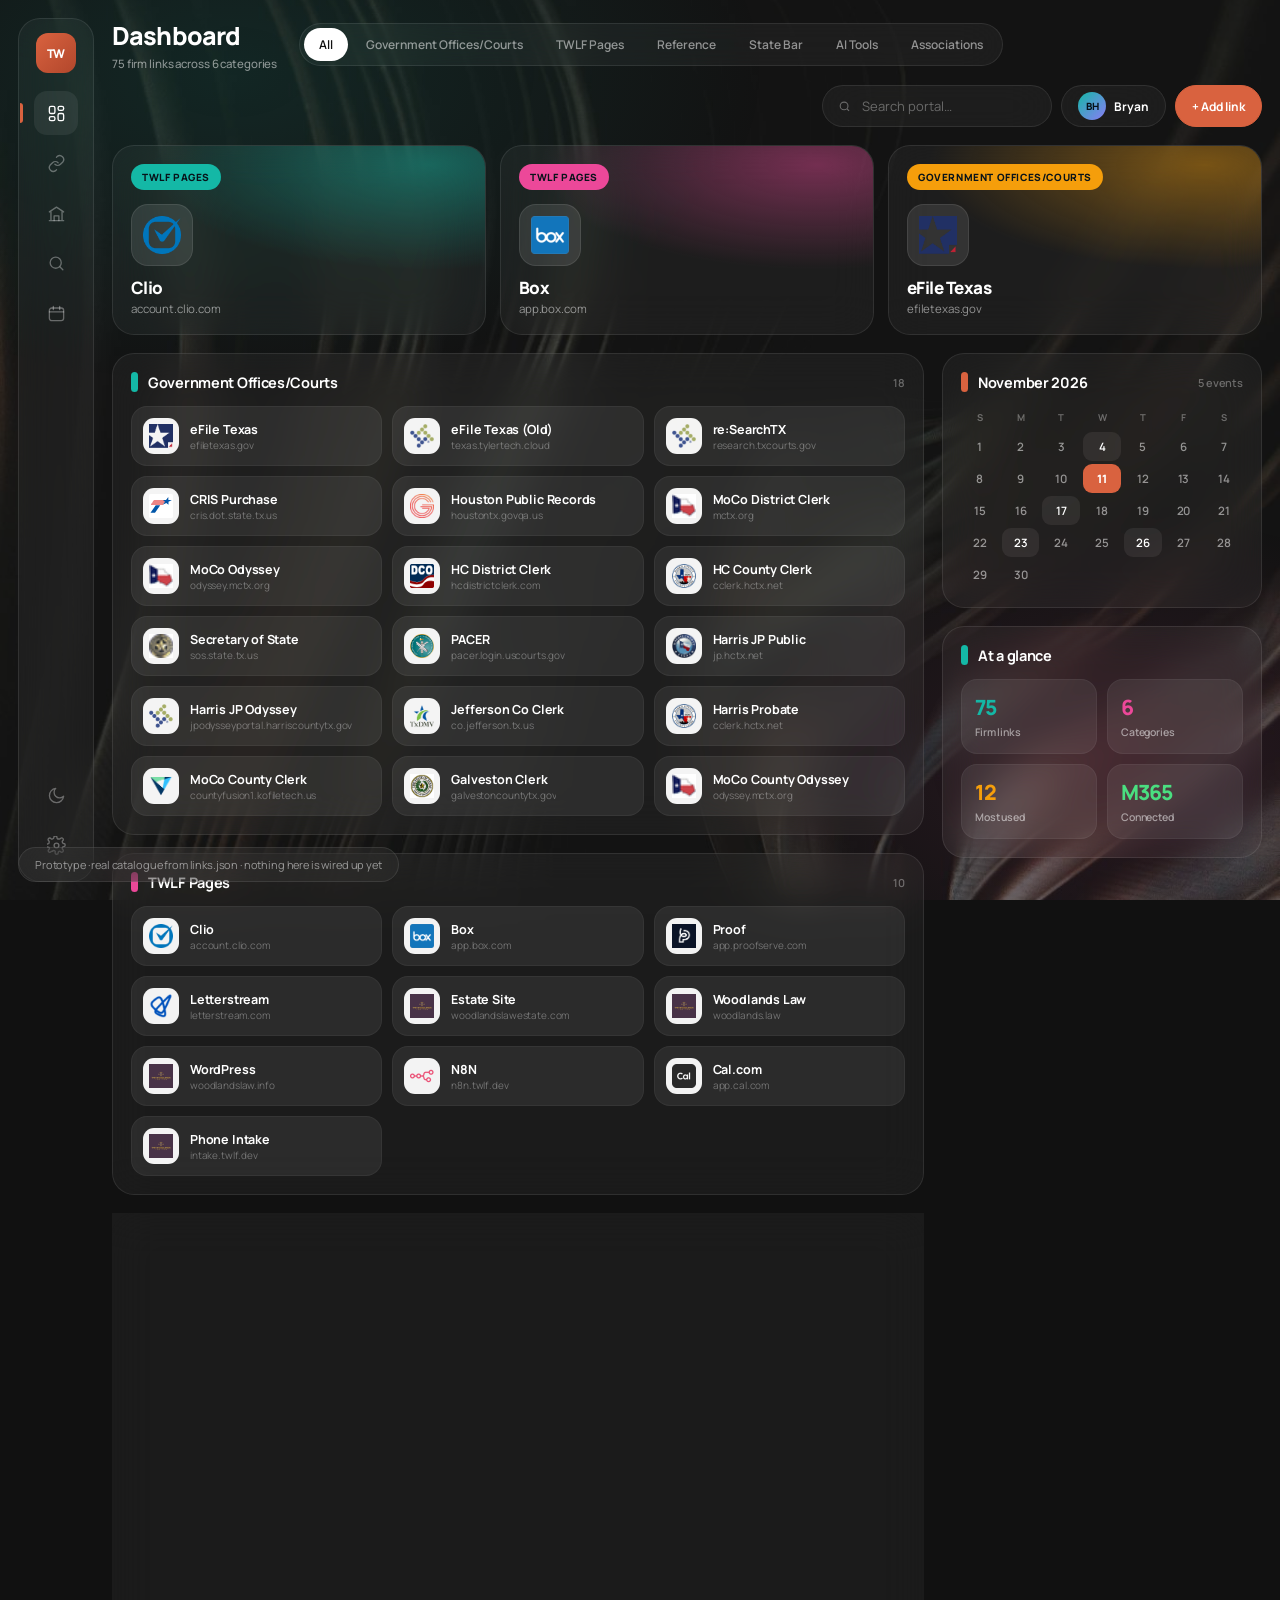
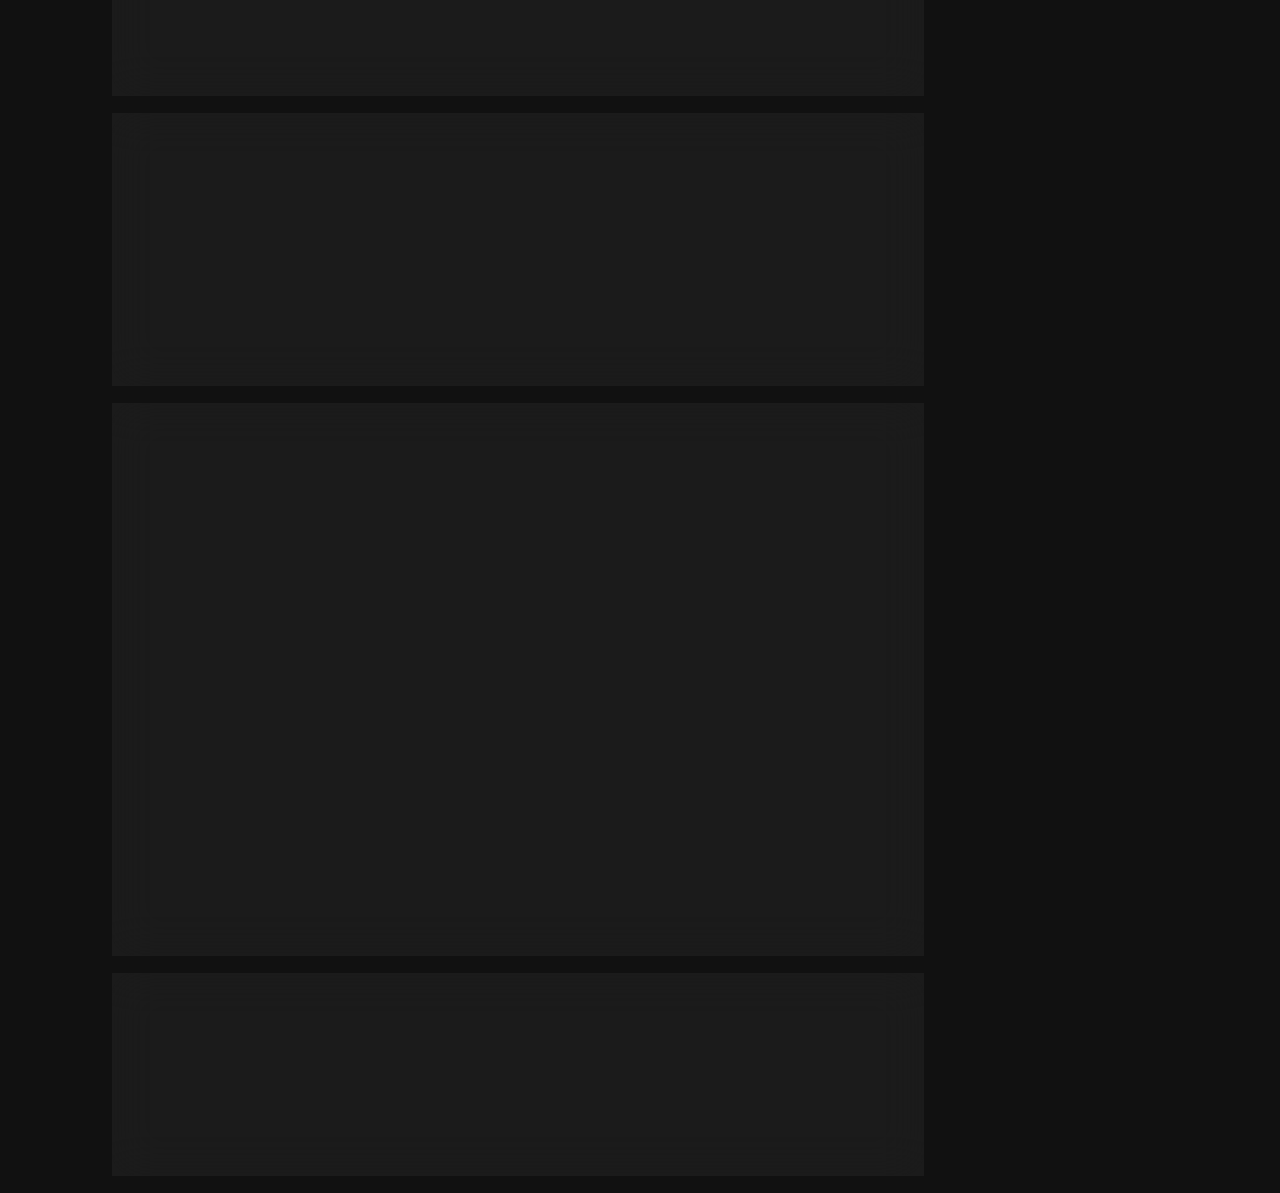
==== prototype.html @ df4a221f "Add a glass dashboard prototype from the Figma reference Decodes to a concrete design system rather " ====
<!doctype html>
<html lang="en" data-theme="dark">
<head>
<meta charset="utf-8">
<meta name="viewport" content="width=device-width, initial-scale=1">
<title>TWLF Portal — redesign prototype</title>
<style>
@font-face{font-family:Manrope;src:url('assets/manrope.woff2') format('woff2');font-weight:400 800;font-display:swap}
*{box-sizing:border-box}

:root{
  --ground:#111111;
  --glass:rgba(255,255,255,.045);
  --glass-strong:rgba(255,255,255,.07);
  --edge:rgba(255,255,255,.09);
  --edge-soft:rgba(255,255,255,.05);
  --ink:#ffffff;
  --muted:rgba(255,255,255,.52);
  --faint:rgba(255,255,255,.34);
  --teal:#14b8a6; --green:#4ade80; --pink:#ec4899; --amber:#f59e0b;
  --violet:#8b7cf6; --brand:#d9623f;
  --r-lg:22px; --r-md:16px; --r-sm:11px;
  --blur:blur(22px) saturate(1.35);
  --backdrop-opacity:.42;
  --backdrop-blend:normal;
}
:root[data-theme=light]{
  --ground:#eceae4;
  --glass:rgba(255,255,255,.72);
  --glass-strong:rgba(255,255,255,.86);
  --edge:rgba(20,25,32,.10);
  --edge-soft:rgba(20,25,32,.06);
  --ink:#141b22;
  --muted:rgba(20,27,34,.58);
  --faint:rgba(20,27,34,.40);
  --backdrop-opacity:.10;
  --backdrop-blend:luminosity;
}

html,body{height:100%}
body{
  margin:0;background:var(--ground);color:var(--ink);
  font-family:Manrope,'DM Sans',system-ui,sans-serif;
  font-size:14px;letter-spacing:-.01em;min-height:100vh;overflow-x:hidden;
}
/* The Unsplash plate sits behind everything; the glass panels blur it. */
body::before{
  content:"";position:fixed;inset:0;z-index:0;pointer-events:none;
  background:url('assets/backdrop.jpg') center/cover no-repeat;
  opacity:var(--backdrop-opacity);mix-blend-mode:var(--backdrop-blend);
}
body::after{
  content:"";position:fixed;inset:0;z-index:0;pointer-events:none;
  background:
    radial-gradient(60% 50% at 18% 8%, rgba(20,184,166,.12), transparent 70%),
    radial-gradient(45% 40% at 88% 85%, rgba(236,72,153,.10), transparent 70%);
}
.shell{position:relative;z-index:1;display:grid;grid-template-columns:76px minmax(0,1fr);gap:18px;padding:18px;min-height:100vh}

/* ---------- left rail ---------- */
.rail{
  position:sticky;top:18px;height:calc(100vh - 36px);
  background:var(--glass);border:1px solid var(--edge);border-radius:var(--r-lg);
  backdrop-filter:var(--blur);-webkit-backdrop-filter:var(--blur);
  display:flex;flex-direction:column;align-items:center;gap:6px;padding:14px 0;
}
.mark{width:40px;height:40px;border-radius:12px;background:linear-gradient(135deg,var(--brand),#b2472c);
  display:grid;place-items:center;font-weight:800;font-size:12px;color:#fff;margin-bottom:12px;letter-spacing:-.04em}
.rail button{
  width:44px;height:44px;border:0;border-radius:13px;background:transparent;color:var(--faint);
  display:grid;place-items:center;cursor:pointer;transition:.16s;position:relative;
}
.rail button:hover{background:var(--glass-strong);color:var(--ink)}
.rail button[aria-current=page]{background:var(--glass-strong);color:var(--ink)}
.rail button[aria-current=page]::before{
  content:"";position:absolute;left:-14px;top:12px;bottom:12px;width:3px;border-radius:0 3px 3px 0;background:var(--brand);
}
.rail svg{width:19px;height:19px;stroke:currentColor;fill:none;stroke-width:1.7;stroke-linecap:round;stroke-linejoin:round}
.rail .spacer{margin-top:auto}

/* ---------- header ---------- */
.top{display:flex;align-items:center;gap:14px;margin-bottom:18px;flex-wrap:wrap}
.top h1{margin:0;font-size:25px;font-weight:800;letter-spacing:-.035em}
.top h1 small{display:block;font-size:11.5px;font-weight:500;color:var(--muted);letter-spacing:-.01em;margin-top:3px}
.segmented{
  display:flex;gap:3px;padding:4px;margin-left:8px;
  background:var(--glass);border:1px solid var(--edge);border-radius:999px;
  backdrop-filter:var(--blur);-webkit-backdrop-filter:var(--blur);overflow-x:auto;max-width:100%;
}
.segmented button{
  border:0;background:transparent;color:var(--muted);font:inherit;font-size:12px;font-weight:600;
  padding:8px 15px;border-radius:999px;cursor:pointer;white-space:nowrap;transition:.16s;
}
.segmented button:hover{color:var(--ink)}
.segmented button.on{background:var(--ink);color:var(--ground)}
.top .right{margin-left:auto;display:flex;align-items:center;gap:9px}
.search{
  display:flex;align-items:center;gap:9px;height:42px;padding:0 15px;min-width:230px;
  background:var(--glass);border:1px solid var(--edge);border-radius:999px;
  backdrop-filter:var(--blur);-webkit-backdrop-filter:var(--blur);
}
.search input{border:0;outline:0;background:transparent;color:var(--ink);font:inherit;font-size:13px;width:100%}
.search input::placeholder{color:var(--faint)}
.chip{
  height:42px;padding:0 16px;display:flex;align-items:center;gap:8px;cursor:pointer;
  background:var(--glass);border:1px solid var(--edge);border-radius:999px;color:var(--ink);
  font:inherit;font-size:12px;font-weight:700;backdrop-filter:var(--blur);-webkit-backdrop-filter:var(--blur);
}
.chip.solid{background:var(--brand);border-color:var(--brand);color:#fff}
.avatar{width:28px;height:28px;border-radius:50%;background:linear-gradient(135deg,var(--teal),var(--violet));
  display:grid;place-items:center;font-size:10px;font-weight:800;color:#06121a}

/* ---------- layout ---------- */
.board{display:grid;grid-template-columns:minmax(0,1fr) 320px;gap:18px;align-items:start}
@media(max-width:1180px){.board{grid-template-columns:minmax(0,1fr)}}
@media(max-width:720px){.shell{grid-template-columns:1fr;padding:12px}.rail{position:static;height:auto;flex-direction:row;justify-content:flex-start;padding:10px 12px;overflow-x:auto}.rail .spacer{margin-top:0;margin-left:auto}.mark{margin-bottom:0;margin-right:6px}}

.panel{
  background:var(--glass);border:1px solid var(--edge);border-radius:var(--r-lg);padding:18px;
  backdrop-filter:var(--blur);-webkit-backdrop-filter:var(--blur);
}
.panel>header{display:flex;align-items:center;gap:10px;margin-bottom:14px}
.panel>header h2{margin:0;font-size:14.5px;font-weight:700;letter-spacing:-.02em}
.panel>header .count{margin-left:auto;font-size:11px;color:var(--faint);font-weight:600}
.dot{width:7px;height:20px;border-radius:4px;background:var(--accent,var(--brand))}

/* ---------- hero feature cards ---------- */
.hero{display:grid;grid-template-columns:repeat(auto-fit,minmax(236px,1fr));gap:14px;margin-bottom:18px}
.feature{
  position:relative;overflow:hidden;border-radius:var(--r-lg);padding:18px;min-height:176px;
  border:1px solid var(--edge);background:var(--glass);
  backdrop-filter:var(--blur);-webkit-backdrop-filter:var(--blur);
  display:flex;flex-direction:column;justify-content:space-between;text-decoration:none;color:var(--ink);
  transition:transform .18s, border-color .18s;
}
.feature:hover{transform:translateY(-3px);border-color:color-mix(in srgb,var(--accent) 55%,transparent)}
.feature::before{
  content:"";position:absolute;inset:0;z-index:0;
  background:radial-gradient(120% 90% at 85% 10%, color-mix(in srgb,var(--accent) 42%,transparent), transparent 62%);
}
.feature>*{position:relative;z-index:1}
.feature .badge{
  align-self:flex-start;font-size:10px;font-weight:800;letter-spacing:.06em;text-transform:uppercase;
  padding:6px 11px;border-radius:999px;color:#08131a;background:var(--accent);
}
.feature .glyph{width:62px;height:62px;border-radius:17px;background:rgba(255,255,255,.1);
  border:1px solid var(--edge);display:grid;place-items:center;margin:14px 0 0}
.feature .glyph img{width:38px;height:38px;object-fit:contain}
.feature h3{margin:12px 0 3px;font-size:17px;font-weight:800;letter-spacing:-.03em;line-height:1.18}
.feature p{margin:0;font-size:11.5px;color:var(--muted)}

/* ---------- link tiles ---------- */
.tiles{display:grid;grid-template-columns:repeat(auto-fill,minmax(190px,1fr));gap:10px}
.tile{
  display:flex;align-items:center;gap:11px;padding:11px;border-radius:var(--r-md);
  background:var(--glass-strong);border:1px solid var(--edge-soft);text-decoration:none;color:var(--ink);
  transition:.16s;min-width:0;
}
.tile:hover{border-color:color-mix(in srgb,var(--accent) 50%,transparent);transform:translateY(-2px)}
.tile .logo{width:36px;height:36px;border-radius:11px;background:rgba(255,255,255,.95);
  display:grid;place-items:center;flex:0 0 auto;overflow:hidden}
.tile .logo img{width:24px;height:24px;object-fit:contain}
.tile .txt{min-width:0}
.tile strong{display:block;font-size:12.5px;font-weight:700;letter-spacing:-.015em;
  overflow:hidden;text-overflow:ellipsis;white-space:nowrap}
.tile small{display:block;font-size:10px;color:var(--faint);overflow:hidden;text-overflow:ellipsis;white-space:nowrap}

.stack{display:flex;flex-direction:column;gap:18px}

/* ---------- calendar ---------- */
.cal{display:grid;grid-template-columns:repeat(7,1fr);gap:3px;text-align:center}
.cal span{font-size:9.5px;color:var(--faint);font-weight:700;padding:5px 0;text-transform:uppercase}
.cal b{font-size:11.5px;font-weight:600;padding:7px 0;border-radius:9px;color:var(--muted)}
.cal b.now{background:var(--brand);color:#fff;font-weight:800}
.cal b.has{color:var(--ink);background:var(--glass-strong)}

/* ---------- stats ---------- */
.stats{display:grid;grid-template-columns:1fr 1fr;gap:10px}
.stat{background:var(--glass-strong);border:1px solid var(--edge-soft);border-radius:var(--r-md);padding:13px}
.stat b{display:block;font-size:21px;font-weight:800;letter-spacing:-.04em;color:var(--accent,var(--ink))}
.stat small{font-size:10.5px;color:var(--muted);font-weight:600}

.note{position:fixed;left:18px;bottom:18px;z-index:5;background:var(--glass);border:1px solid var(--edge);
  border-radius:999px;padding:9px 16px;font-size:11px;color:var(--muted);backdrop-filter:var(--blur)}
</style>
</head>
<body>
<div class="shell">
  <nav class="rail" aria-label="Sections">
    <div class="mark">TW</div>
    <button aria-current="page" title="Dashboard"><svg viewBox="0 0 24 24"><rect x="3" y="3" width="7" height="9" rx="2"/><rect x="14" y="3" width="7" height="5" rx="2"/><rect x="14" y="12" width="7" height="9" rx="2"/><rect x="3" y="16" width="7" height="5" rx="2"/></svg></button>
    <button title="All links"><svg viewBox="0 0 24 24"><path d="M10 13a5 5 0 0 0 7 0l3-3a5 5 0 0 0-7-7l-1 1"/><path d="M14 11a5 5 0 0 0-7 0l-3 3a5 5 0 0 0 7 7l1-1"/></svg></button>
    <button title="Courts"><svg viewBox="0 0 24 24"><path d="M3 21h18M5 21V10m14 11V10M3 10l9-6 9 6"/><path d="M9 21v-6h6v6"/></svg></button>
    <button title="Research"><svg viewBox="0 0 24 24"><circle cx="11" cy="11" r="7"/><path d="m20 20-3.5-3.5"/></svg></button>
    <button title="Calendar"><svg viewBox="0 0 24 24"><rect x="3" y="5" width="18" height="16" rx="3"/><path d="M3 10h18M8 3v4M16 3v4"/></svg></button>
    <div class="spacer"></div>
    <button id="themeBtn" title="Toggle theme"><svg viewBox="0 0 24 24"><path d="M21 13A9 9 0 1 1 11 3a7 7 0 0 0 10 10Z"/></svg></button>
    <button title="Settings"><svg viewBox="0 0 24 24"><circle cx="12" cy="12" r="3"/><path d="M19.4 15a1.6 1.6 0 0 0 .3 1.8l.1.1a2 2 0 1 1-2.8 2.8l-.1-.1a1.6 1.6 0 0 0-2.7 1.1V21a2 2 0 1 1-4 0v-.1A1.6 1.6 0 0 0 7 19.4a1.6 1.6 0 0 0-1.8.3l-.1.1a2 2 0 1 1-2.8-2.8l.1-.1A1.6 1.6 0 0 0 3 15a1.6 1.6 0 0 0-1.5-1H1a2 2 0 1 1 0-4h.1A1.6 1.6 0 0 0 2.6 8a1.6 1.6 0 0 0-.3-1.8l-.1-.1a2 2 0 1 1 2.8-2.8l.1.1A1.6 1.6 0 0 0 7 3.7h.1A1.6 1.6 0 0 0 8.6 2.2V2a2 2 0 1 1 4 0v.1A1.6 1.6 0 0 0 15 3.6h.1a1.6 1.6 0 0 0 1.8-.3l.1-.1a2 2 0 1 1 2.8 2.8l-.1.1a1.6 1.6 0 0 0-.3 1.8v.1a1.6 1.6 0 0 0 1.5 1.5H21a2 2 0 1 1 0 4h-.1a1.6 1.6 0 0 0-1.5 1.5Z"/></svg></button>
  </nav>

  <main>
    <div class="top">
      <h1>Dashboard<small id="sub">Loading the firm catalogue…</small></h1>
      <div class="segmented" id="seg"></div>
      <div class="right">
        <div class="search"><svg width="15" height="15" viewBox="0 0 24 24" fill="none" stroke="currentColor" stroke-width="2" style="color:var(--faint)"><circle cx="11" cy="11" r="7"/><path d="m20 20-3.5-3.5"/></svg><input placeholder="Search portal…"></div>
        <button class="chip"><span class="avatar">BH</span> Bryan</button>
        <button class="chip solid">+ Add link</button>
      </div>
    </div>

    <div class="hero" id="hero"></div>

    <div class="board">
      <div class="stack" id="panels"></div>
      <div class="stack">
        <section class="panel">
          <header><span class="dot" style="--accent:var(--brand)"></span><h2>November 2026</h2><span class="count" id="calCount"></span></header>
          <div class="cal" id="cal"></div>
        </section>
        <section class="panel">
          <header><span class="dot" style="--accent:var(--teal)"></span><h2>At a glance</h2></header>
          <div class="stats">
            <div class="stat" style="--accent:var(--teal)"><b id="sLinks">—</b><small>Firm links</small></div>
            <div class="stat" style="--accent:var(--pink)"><b id="sCats">—</b><small>Categories</small></div>
            <div class="stat" style="--accent:var(--amber)"><b id="sPinned">—</b><small>Most used</small></div>
            <div class="stat" style="--accent:var(--green)"><b>M365</b><small>Connected</small></div>
          </div>
        </section>
      </div>
    </div>
  </main>
</div>
<div class="note">Prototype · real catalogue from links.json · nothing here is wired up yet</div>

<script>
const ACCENTS = ['--teal','--pink','--amber','--green','--violet','--brand'];
const LOGO_EXT = {t2:'png',t3:'png',t4:'png',t5:'png',t7:'png',t11:'svg',t12:'png',t16:'png',t18:'png',t19:'png',t20:'png',t21:'png',t22:'png',t23:'png',t32:'png',t35:'jpg',t36:'png',t39:'png',t40:'png',t42:'png',t43:'png',t45:'png',t48:'png',t56:'png',t57:'svg',t58:'png',t59:'png',t60:'png',t61:'png',t62:'jpg',t64:'png',t72:'png',t73:'png',t74:'png',t75:'png',t76:'jpg',t77:'png',t78:'png',t80:'png',t81:'jpg',t82:'png'};
const logo = id => `logos/${id}.${LOGO_EXT[id] || 'ico'}`;
const host = u => { try { return new URL(u).hostname.replace(/^www\./,''); } catch { return u; } };
const esc = s => { const d=document.createElement('div'); d.textContent=s; return d.innerHTML; };

fetch('links.json').then(r => r.json()).then(data => {
  const byId = Object.fromEntries(data.links.map(l => [l.id, l]));
  const accentOf = {};
  data.categories.forEach((c, i) => accentOf[c.id] = ACCENTS[i % ACCENTS.length]);

  document.querySelector('#sub').textContent =
    `${data.links.length} firm links across ${data.categories.length} categories`;
  document.querySelector('#sLinks').textContent = data.links.length;
  document.querySelector('#sCats').textContent = data.categories.length;
  document.querySelector('#sPinned').textContent = data.defaultMostUsed.length;

  document.querySelector('#seg').innerHTML =
    ['All', ...data.categories.map(c => c.name)]
      .map((n, i) => `<button class="${i===0?'on':''}">${esc(n)}</button>`).join('');

  // Hero: the first three pinned links, in the design's course-card idiom.
  document.querySelector('#hero').innerHTML = data.defaultMostUsed.slice(0, 3).map((id, i) => {
    const l = byId[id]; if (!l) return '';
    const a = ACCENTS[i];
    return `<a class="feature" href="${esc(l.url)}" target="_blank" rel="noreferrer" style="--accent:var(${a})">
      <span class="badge">${esc((data.categories.find(c=>c.id===l.category)||{}).name || 'Portal')}</span>
      <span class="glyph"><img src="${logo(l.id)}" alt=""></span>
      <div><h3>${esc(l.name)}</h3><p>${esc(host(l.url))}</p></div>
    </a>`;
  }).join('');

  document.querySelector('#panels').innerHTML = data.categories.map(c => {
    const items = data.links.filter(l => l.category === c.id);
    return `<section class="panel" style="--accent:var(${accentOf[c.id]})">
      <header><span class="dot" style="--accent:var(${accentOf[c.id]})"></span><h2>${esc(c.name)}</h2><span class="count">${items.length}</span></header>
      <div class="tiles">${items.map(l => `<a class="tile" href="${esc(l.url)}" target="_blank" rel="noreferrer" style="--accent:var(${accentOf[c.id]})">
        <span class="logo"><img src="${logo(l.id)}" alt="" onerror="this.style.display='none'"></span>
        <span class="txt"><strong>${esc(l.name)}</strong><small>${esc(host(l.url))}</small></span></a>`).join('')}</div>
    </section>`;
  }).join('');
});

// Month grid, with a few days marked to stand in for calendar events.
(function () {
  const now = new Date(2026, 10, 11);
  const first = new Date(now.getFullYear(), now.getMonth(), 1).getDay();
  const days = new Date(now.getFullYear(), now.getMonth() + 1, 0).getDate();
  const busy = new Set([4, 11, 17, 23, 26]);
  let out = ['S','M','T','W','T','F','S'].map(d => `<span>${d}</span>`).join('');
  for (let i = 0; i < first; i++) out += '<b></b>';
  for (let d = 1; d <= days; d++) {
    const cls = d === now.getDate() ? 'now' : busy.has(d) ? 'has' : '';
    out += `<b class="${cls}">${d}</b>`;
  }
  document.querySelector('#cal').innerHTML = out;
  document.querySelector('#calCount').textContent = `${busy.size} events`;
})();

document.querySelector('#themeBtn').addEventListener('click', () => {
  const root = document.documentElement;
  root.dataset.theme = root.dataset.theme === 'light' ? 'dark' : 'light';
});
</script>
</body>
</html>
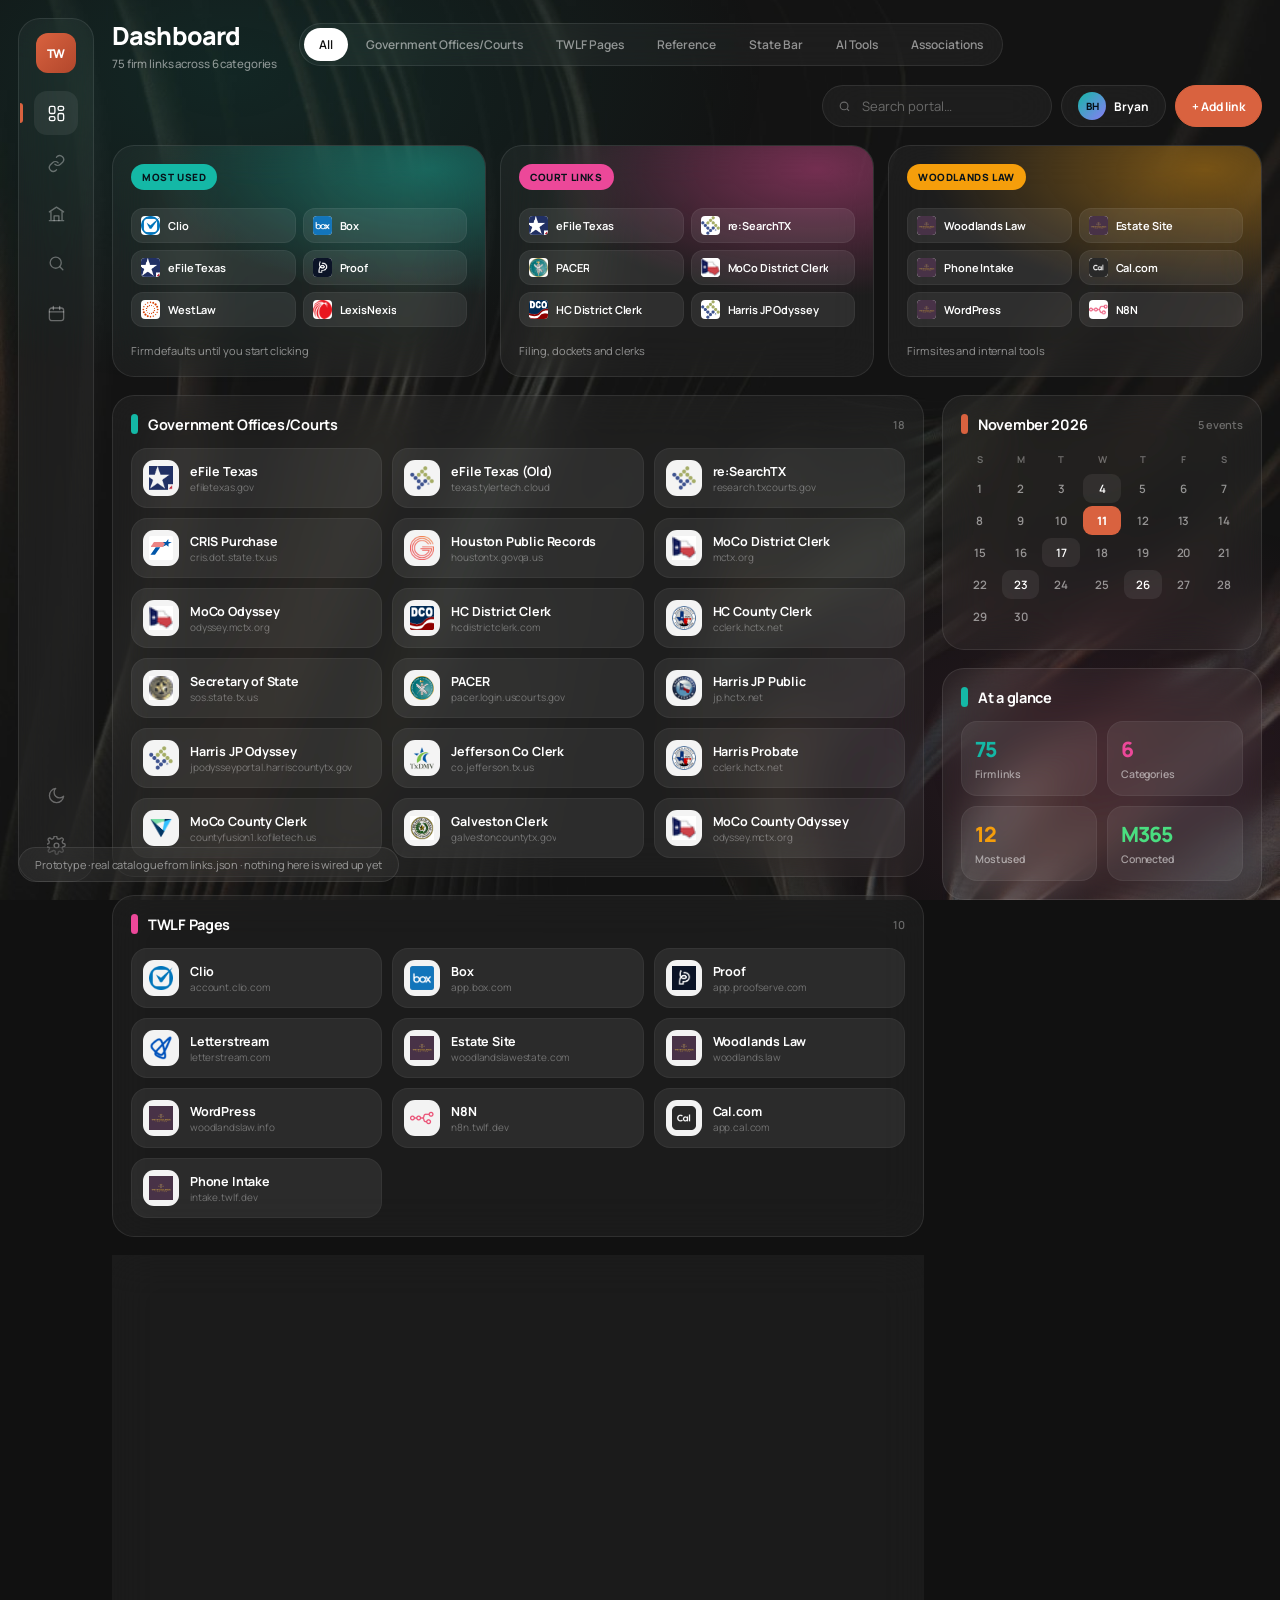
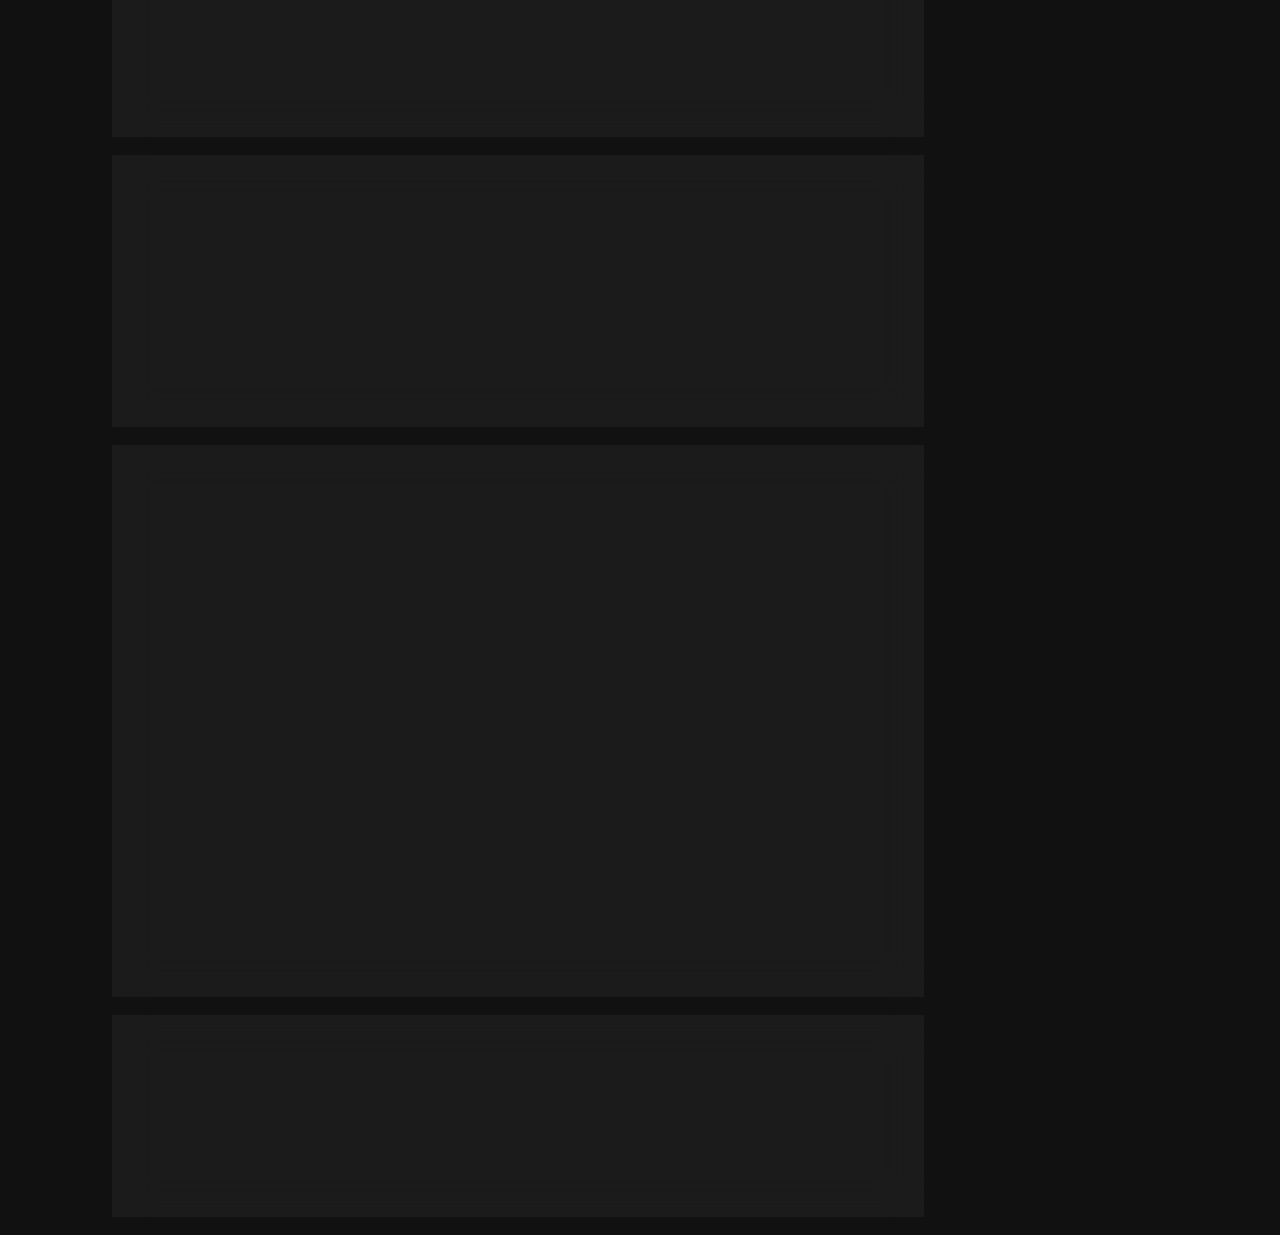
==== commit 05155aaa: "Make the hero row three groups, with Most Used measured from clicks The row showed one link per card" ====
--- a/prototype.html
+++ b/prototype.html
@@ -127,7 +127,7 @@
 /* ---------- hero feature cards ---------- */
 .hero{display:grid;grid-template-columns:repeat(auto-fit,minmax(236px,1fr));gap:14px;margin-bottom:18px}
 .feature{
-  position:relative;overflow:hidden;border-radius:var(--r-lg);padding:18px;min-height:176px;
+  position:relative;overflow:hidden;border-radius:var(--r-lg);padding:18px;min-height:232px;
   border:1px solid var(--edge);background:var(--glass);
   backdrop-filter:var(--blur);-webkit-backdrop-filter:var(--blur);
   display:flex;flex-direction:column;justify-content:space-between;text-decoration:none;color:var(--ink);
@@ -143,11 +143,22 @@
   align-self:flex-start;font-size:10px;font-weight:800;letter-spacing:.06em;text-transform:uppercase;
   padding:6px 11px;border-radius:999px;color:#08131a;background:var(--accent);
 }
-.feature .glyph{width:62px;height:62px;border-radius:17px;background:rgba(255,255,255,.1);
-  border:1px solid var(--edge);display:grid;place-items:center;margin:14px 0 0}
-.feature .glyph img{width:38px;height:38px;object-fit:contain}
-.feature h3{margin:12px 0 3px;font-size:17px;font-weight:800;letter-spacing:-.03em;line-height:1.18}
-.feature p{margin:0;font-size:11.5px;color:var(--muted)}
+.feature h3{margin:13px 0 2px;font-size:17px;font-weight:800;letter-spacing:-.03em;line-height:1.18}
+.feature p{margin:0;font-size:11px;color:var(--muted)}
+/* Each hero card is a group of links, not a single destination. */
+.feature-links{display:grid;grid-template-columns:1fr 1fr;gap:7px;margin:13px 0 11px}
+.mini{
+  display:flex;align-items:center;gap:8px;padding:7px 9px;border-radius:12px;min-width:0;
+  background:rgba(255,255,255,.08);border:1px solid var(--edge-soft);
+  text-decoration:none;color:var(--ink);transition:.15s;
+}
+:root[data-theme=light] .mini{background:rgba(255,255,255,.75)}
+.mini:hover{background:rgba(255,255,255,.17);border-color:color-mix(in srgb,var(--accent) 55%,transparent)}
+:root[data-theme=light] .mini:hover{background:#fff}
+.mini img{width:19px;height:19px;object-fit:contain;flex:0 0 auto;border-radius:4px;background:#fff}
+.mini span{font-size:11px;font-weight:650;letter-spacing:-.01em;overflow:hidden;text-overflow:ellipsis;white-space:nowrap}
+.mini b{margin-left:auto;font-size:9.5px;font-weight:800;color:var(--accent);flex:0 0 auto}
+.feature .empty{font-size:11px;color:var(--faint);margin:13px 0 11px;line-height:1.5}
 
 /* ---------- link tiles ---------- */
 .tiles{display:grid;grid-template-columns:repeat(auto-fill,minmax(190px,1fr));gap:10px}
@@ -234,6 +245,33 @@
 <div class="note">Prototype · real catalogue from links.json · nothing here is wired up yet</div>
 
 <script>
+/* ------------------------------------------------------------------
+ * HERO ROW — edit these two lists to choose what appears in each card.
+ * "Most Used" is not listed: it is measured from real clicks below.
+ * ------------------------------------------------------------------ */
+const COURT_LINKS = ['t3', 't10', 't18', 't13', 't15', 't20'];
+//  t3 eFile Texas · t10 re:SearchTX · t18 PACER · t13 MoCo District Clerk
+//  t15 HC District Clerk · t20 Harris JP Odyssey
+const WOODLANDS_LAW = ['t27', 't26', 't31', 't30', 't28', 't29'];
+//  t27 Woodlands Law · t26 Estate Site · t31 Phone Intake · t30 Cal.com
+//  t28 WordPress · t29 N8N
+const HERO_SLOTS = 6;
+
+/* Usage is counted per person in this browser. When the real portal takes
+ * this over it moves to twlfPrefs, which syncs to the user's OneDrive, so a
+ * person's Most Used follows them between devices. */
+const USAGE_KEY = 'twlf-usage-v1';
+const readUsage = () => { try { return JSON.parse(localStorage.getItem(USAGE_KEY)) || {}; } catch { return {}; } };
+function countClick(id) {
+  const usage = readUsage();
+  usage[id] = (usage[id] || 0) + 1;
+  try { localStorage.setItem(USAGE_KEY, JSON.stringify(usage)); } catch { /* private mode */ }
+}
+document.addEventListener('click', event => {
+  const hit = event.target.closest('[data-track]');
+  if (hit) countClick(hit.dataset.track);
+});
+
 const ACCENTS = ['--teal','--pink','--amber','--green','--violet','--brand'];
 const LOGO_EXT = {t2:'png',t3:'png',t4:'png',t5:'png',t7:'png',t11:'svg',t12:'png',t16:'png',t18:'png',t19:'png',t20:'png',t21:'png',t22:'png',t23:'png',t32:'png',t35:'jpg',t36:'png',t39:'png',t40:'png',t42:'png',t43:'png',t45:'png',t48:'png',t56:'png',t57:'svg',t58:'png',t59:'png',t60:'png',t61:'png',t62:'jpg',t64:'png',t72:'png',t73:'png',t74:'png',t75:'png',t76:'jpg',t77:'png',t78:'png',t80:'png',t81:'jpg',t82:'png'};
 const logo = id => `logos/${id}.${LOGO_EXT[id] || 'ico'}`;
@@ -255,22 +293,43 @@
     ['All', ...data.categories.map(c => c.name)]
       .map((n, i) => `<button class="${i===0?'on':''}">${esc(n)}</button>`).join('');
 
-  // Hero: the first three pinned links, in the design's course-card idiom.
-  document.querySelector('#hero').innerHTML = data.defaultMostUsed.slice(0, 3).map((id, i) => {
-    const l = byId[id]; if (!l) return '';
-    const a = ACCENTS[i];
-    return `<a class="feature" href="${esc(l.url)}" target="_blank" rel="noreferrer" style="--accent:var(${a})">
-      <span class="badge">${esc((data.categories.find(c=>c.id===l.category)||{}).name || 'Portal')}</span>
-      <span class="glyph"><img src="${logo(l.id)}" alt=""></span>
-      <div><h3>${esc(l.name)}</h3><p>${esc(host(l.url))}</p></div>
-    </a>`;
+  // Hero: three curated groups of links rather than three single destinations.
+  const usage = readUsage();
+  const ranked = Object.keys(usage)
+    .filter(id => byId[id])
+    .sort((a, b) => usage[b] - usage[a]);
+  // Until someone has actually clicked around, fall back to the firm's pinned set.
+  const mostUsed = [...ranked, ...data.defaultMostUsed.filter(id => !ranked.includes(id))]
+    .slice(0, HERO_SLOTS);
+
+  const groups = [
+    { name: 'Most Used',     ids: mostUsed,      accent: '--teal',
+      note: ranked.length ? 'Ranked by how often you open them' : 'Firm defaults until you start clicking' },
+    { name: 'Court Links',   ids: COURT_LINKS,   accent: '--pink',  note: 'Filing, dockets and clerks' },
+    { name: 'Woodlands Law', ids: WOODLANDS_LAW, accent: '--amber', note: 'Firm sites and internal tools' },
+  ];
+
+  document.querySelector('#hero').innerHTML = groups.map(group => {
+    const items = group.ids.map(id => byId[id]).filter(Boolean).slice(0, HERO_SLOTS);
+    const body = items.length
+      ? `<div class="feature-links">${items.map(l => `
+          <a class="mini" href="${esc(l.url)}" target="_blank" rel="noreferrer" data-track="${esc(l.id)}" title="${esc(l.name)}">
+            <img src="${logo(l.id)}" alt="" onerror="this.style.visibility='hidden'">
+            <span>${esc(l.name)}</span>${usage[l.id] ? `<b>${usage[l.id]}</b>` : ''}
+          </a>`).join('')}</div>`
+      : `<p class="empty">Nothing picked yet — add link IDs to this group at the top of the file.</p>`;
+    return `<article class="feature" style="--accent:var(${group.accent})">
+      <span class="badge">${esc(group.name)}</span>
+      ${body}
+      <p>${esc(group.note)}</p>
+    </article>`;
   }).join('');
 
   document.querySelector('#panels').innerHTML = data.categories.map(c => {
     const items = data.links.filter(l => l.category === c.id);
     return `<section class="panel" style="--accent:var(${accentOf[c.id]})">
       <header><span class="dot" style="--accent:var(${accentOf[c.id]})"></span><h2>${esc(c.name)}</h2><span class="count">${items.length}</span></header>
-      <div class="tiles">${items.map(l => `<a class="tile" href="${esc(l.url)}" target="_blank" rel="noreferrer" style="--accent:var(${accentOf[c.id]})">
+      <div class="tiles">${items.map(l => `<a class="tile" href="${esc(l.url)}" target="_blank" rel="noreferrer" data-track="${esc(l.id)}" style="--accent:var(${accentOf[c.id]})">
         <span class="logo"><img src="${logo(l.id)}" alt="" onerror="this.style.display='none'"></span>
         <span class="txt"><strong>${esc(l.name)}</strong><small>${esc(host(l.url))}</small></span></a>`).join('')}</div>
     </section>`;
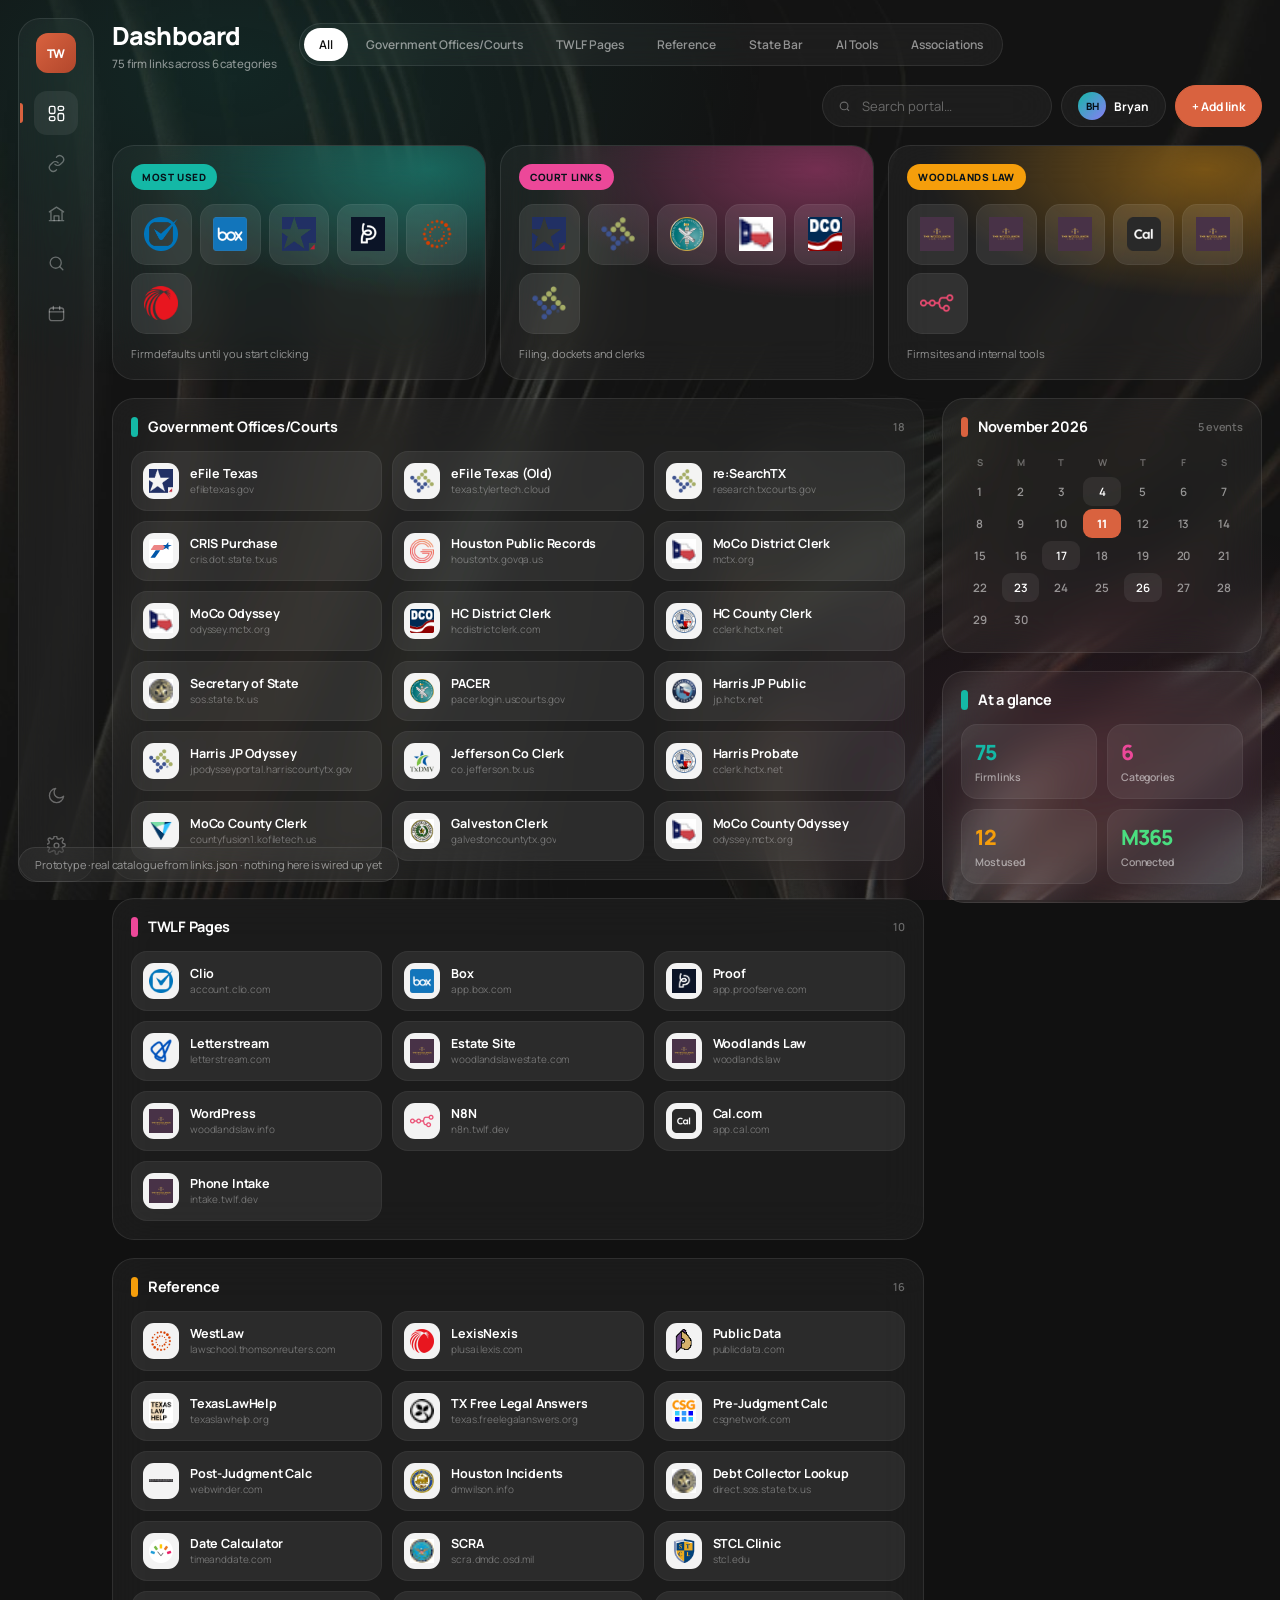
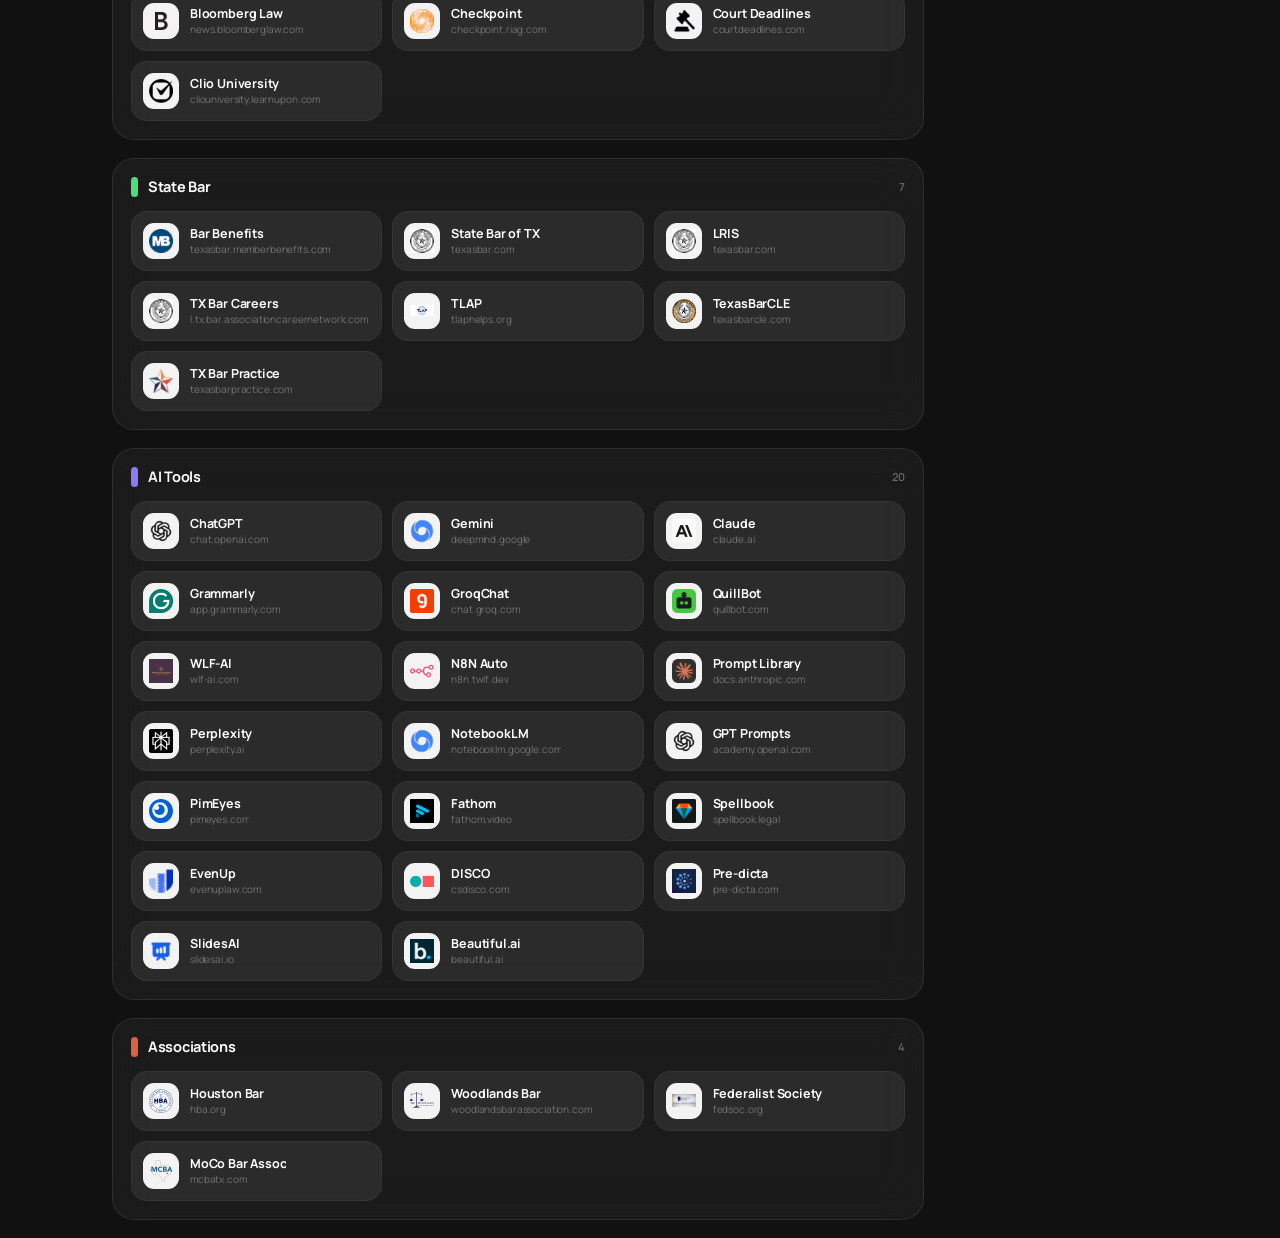
==== commit 00783770: "Show hero links as icon tiles instead of labelled rows The wide pill per link was heavy and repeated" ====
--- a/prototype.html
+++ b/prototype.html
@@ -145,19 +145,23 @@
 }
 .feature h3{margin:13px 0 2px;font-size:17px;font-weight:800;letter-spacing:-.03em;line-height:1.18}
 .feature p{margin:0;font-size:11px;color:var(--muted)}
-/* Each hero card is a group of links, not a single destination. */
-.feature-links{display:grid;grid-template-columns:1fr 1fr;gap:7px;margin:13px 0 11px}
+/* Each hero card is a group of links shown as icons; the card title is the
+ * only label, so the tiles stay square and uncluttered. */
+.feature-links{display:grid;grid-template-columns:repeat(auto-fit,minmax(56px,1fr));gap:8px;margin:14px 0 12px}
 .mini{
-  display:flex;align-items:center;gap:8px;padding:7px 9px;border-radius:12px;min-width:0;
-  background:rgba(255,255,255,.08);border:1px solid var(--edge-soft);
-  text-decoration:none;color:var(--ink);transition:.15s;
-}
-:root[data-theme=light] .mini{background:rgba(255,255,255,.75)}
-.mini:hover{background:rgba(255,255,255,.17);border-color:color-mix(in srgb,var(--accent) 55%,transparent)}
+  position:relative;aspect-ratio:1;border-radius:15px;display:grid;place-items:center;
+  background:rgba(255,255,255,.09);border:1px solid var(--edge-soft);
+  text-decoration:none;transition:transform .15s, background .15s, border-color .15s;
+}
+:root[data-theme=light] .mini{background:rgba(255,255,255,.8)}
+.mini:hover{background:rgba(255,255,255,.2);border-color:color-mix(in srgb,var(--accent) 60%,transparent);transform:translateY(-2px)}
 :root[data-theme=light] .mini:hover{background:#fff}
-.mini img{width:19px;height:19px;object-fit:contain;flex:0 0 auto;border-radius:4px;background:#fff}
-.mini span{font-size:11px;font-weight:650;letter-spacing:-.01em;overflow:hidden;text-overflow:ellipsis;white-space:nowrap}
-.mini b{margin-left:auto;font-size:9.5px;font-weight:800;color:var(--accent);flex:0 0 auto}
+.mini img{width:58%;height:58%;object-fit:contain}
+.mini b{
+  position:absolute;top:5px;right:6px;font-size:9px;font-weight:800;line-height:1;
+  color:var(--accent);background:rgba(0,0,0,.42);border-radius:999px;padding:3px 5px;
+}
+:root[data-theme=light] .mini b{background:rgba(255,255,255,.9)}
 .feature .empty{font-size:11px;color:var(--faint);margin:13px 0 11px;line-height:1.5}
 
 /* ---------- link tiles ---------- */
@@ -313,9 +317,9 @@
     const items = group.ids.map(id => byId[id]).filter(Boolean).slice(0, HERO_SLOTS);
     const body = items.length
       ? `<div class="feature-links">${items.map(l => `
-          <a class="mini" href="${esc(l.url)}" target="_blank" rel="noreferrer" data-track="${esc(l.id)}" title="${esc(l.name)}">
-            <img src="${logo(l.id)}" alt="" onerror="this.style.visibility='hidden'">
-            <span>${esc(l.name)}</span>${usage[l.id] ? `<b>${usage[l.id]}</b>` : ''}
+          <a class="mini" href="${esc(l.url)}" target="_blank" rel="noreferrer" data-track="${esc(l.id)}"
+             title="${esc(l.name)}" aria-label="${esc(l.name)}">
+            <img src="${logo(l.id)}" alt="" onerror="this.style.visibility='hidden'">${usage[l.id] ? `<b>${usage[l.id]}</b>` : ''}
           </a>`).join('')}</div>`
       : `<p class="empty">Nothing picked yet — add link IDs to this group at the top of the file.</p>`;
     return `<article class="feature" style="--accent:var(${group.accent})">
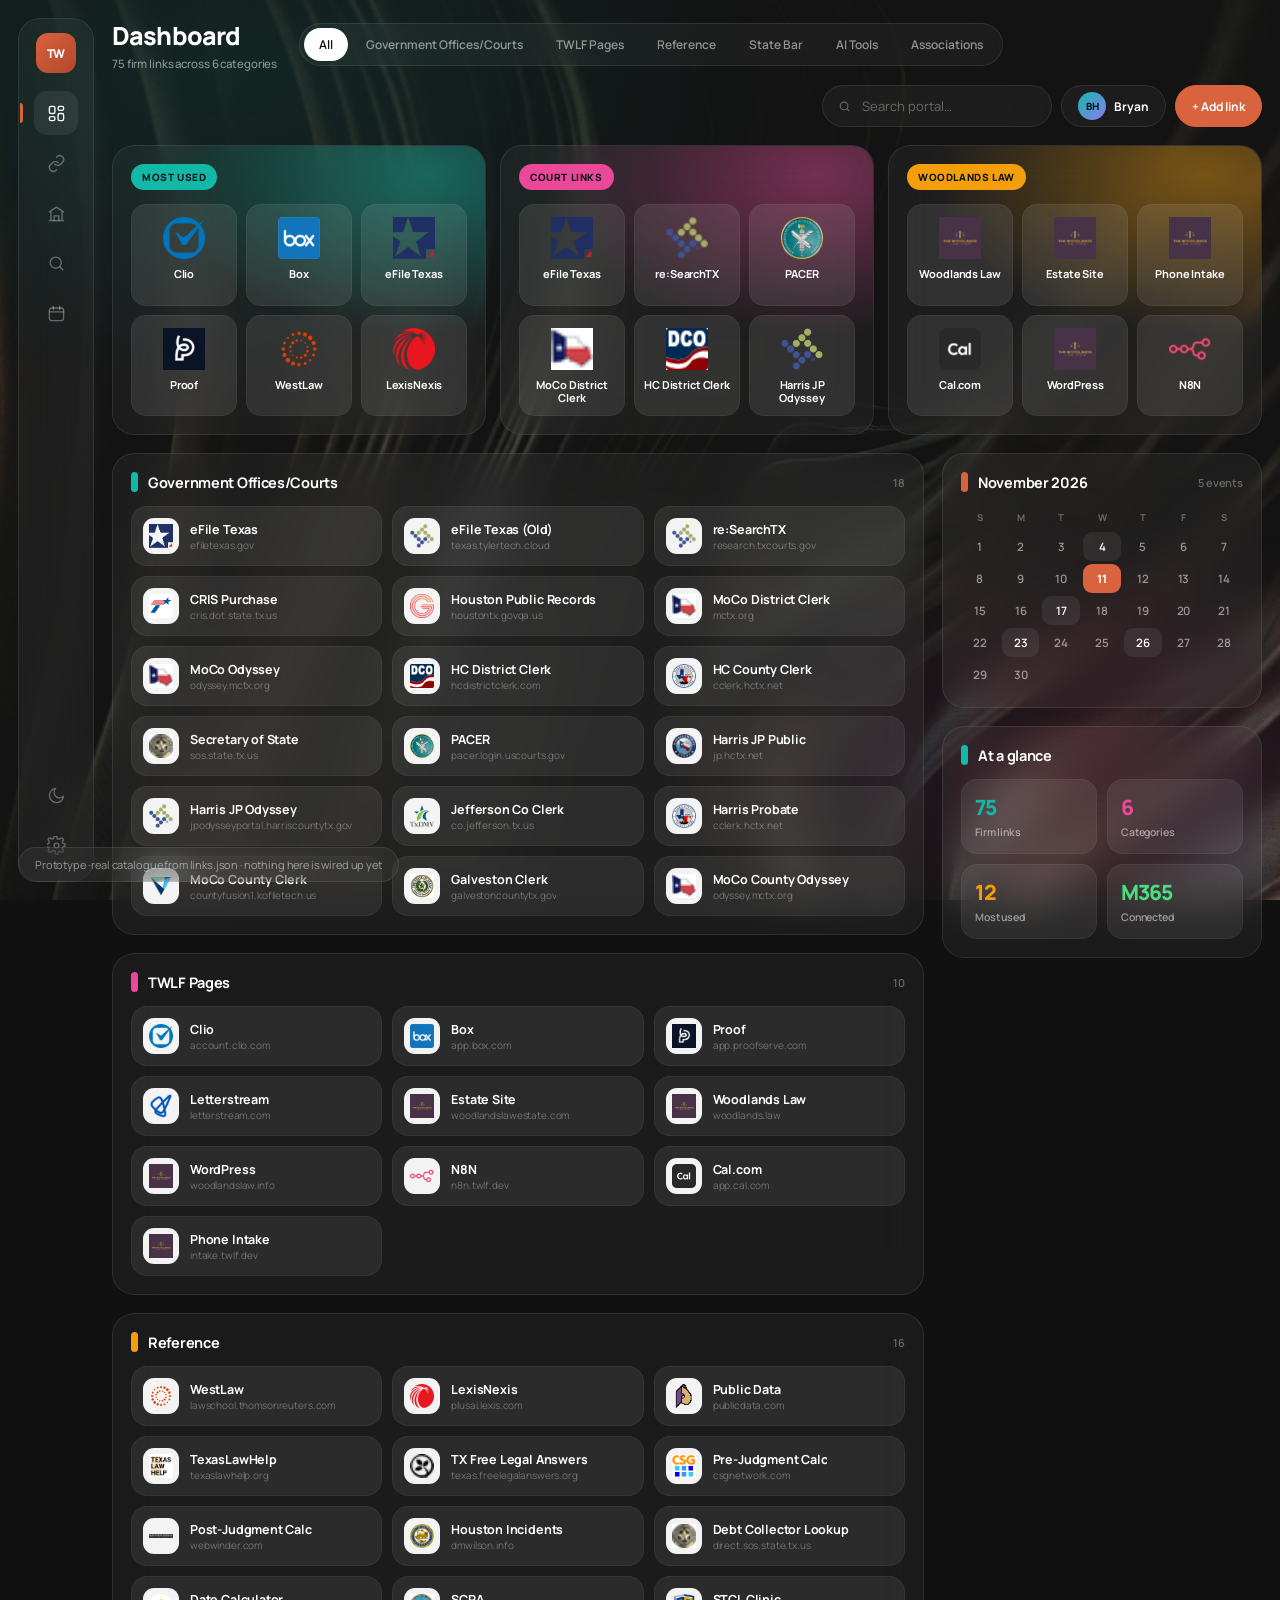
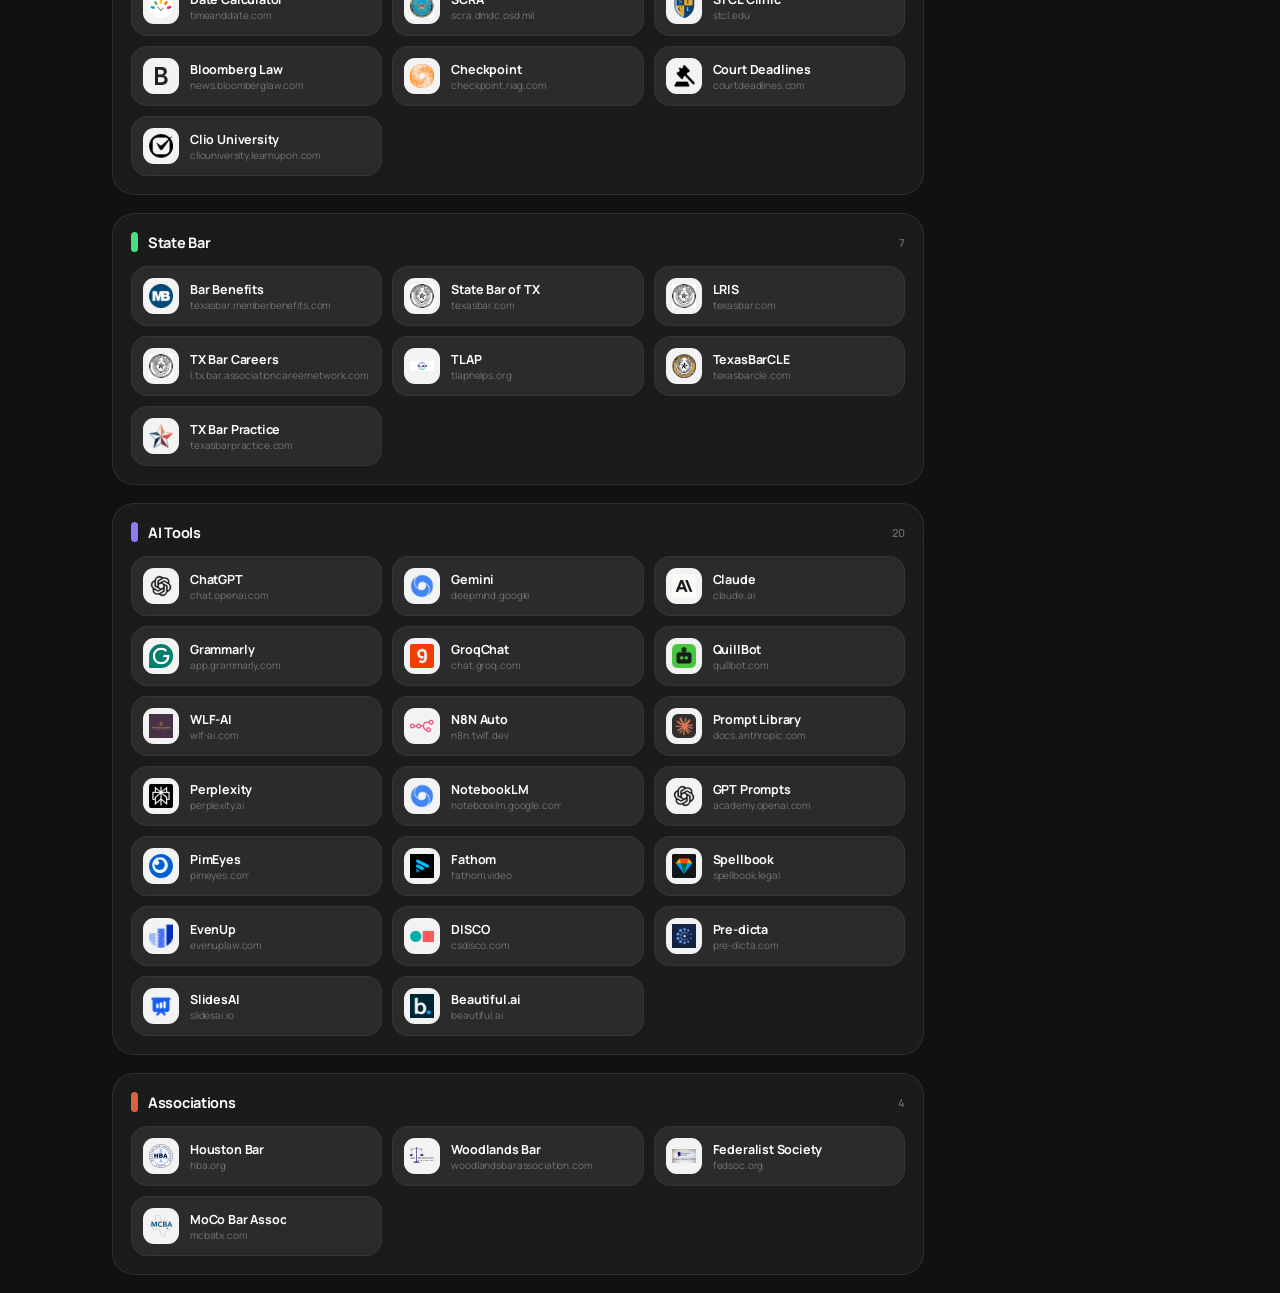
==== commit e4b2665b: "Put the name back in the hero tile, two rows of three I had read "the title only, no link name" as i" ====
--- a/prototype.html
+++ b/prototype.html
@@ -147,16 +147,23 @@
 .feature p{margin:0;font-size:11px;color:var(--muted)}
 /* Each hero card is a group of links shown as icons; the card title is the
  * only label, so the tiles stay square and uncluttered. */
-.feature-links{display:grid;grid-template-columns:repeat(auto-fit,minmax(56px,1fr));gap:8px;margin:14px 0 12px}
+.feature-links{display:grid;grid-template-columns:repeat(3,1fr);gap:9px;margin:14px 0 0}
 .mini{
-  position:relative;aspect-ratio:1;border-radius:15px;display:grid;place-items:center;
+  position:relative;border-radius:15px;padding:12px 8px 10px;
+  display:flex;flex-direction:column;align-items:center;gap:8px;min-width:0;
   background:rgba(255,255,255,.09);border:1px solid var(--edge-soft);
-  text-decoration:none;transition:transform .15s, background .15s, border-color .15s;
+  text-decoration:none;color:var(--ink);transition:transform .15s, background .15s, border-color .15s;
 }
 :root[data-theme=light] .mini{background:rgba(255,255,255,.8)}
 .mini:hover{background:rgba(255,255,255,.2);border-color:color-mix(in srgb,var(--accent) 60%,transparent);transform:translateY(-2px)}
 :root[data-theme=light] .mini:hover{background:#fff}
-.mini img{width:58%;height:58%;object-fit:contain}
+.mini img{width:42px;height:42px;object-fit:contain;flex:0 0 auto}
+.mini span{
+  font-size:11px;font-weight:700;letter-spacing:-.012em;text-align:center;line-height:1.25;
+  /* Two lines keeps every tile the same height however long the name is. */
+  display:-webkit-box;-webkit-line-clamp:2;-webkit-box-orient:vertical;overflow:hidden;
+  min-height:calc(2 * 1.25em);width:100%;
+}
 .mini b{
   position:absolute;top:5px;right:6px;font-size:9px;font-weight:800;line-height:1;
   color:var(--accent);background:rgba(0,0,0,.42);border-radius:999px;padding:3px 5px;
@@ -307,10 +314,9 @@
     .slice(0, HERO_SLOTS);
 
   const groups = [
-    { name: 'Most Used',     ids: mostUsed,      accent: '--teal',
-      note: ranked.length ? 'Ranked by how often you open them' : 'Firm defaults until you start clicking' },
-    { name: 'Court Links',   ids: COURT_LINKS,   accent: '--pink',  note: 'Filing, dockets and clerks' },
-    { name: 'Woodlands Law', ids: WOODLANDS_LAW, accent: '--amber', note: 'Firm sites and internal tools' },
+    { name: 'Most Used',     ids: mostUsed,      accent: '--teal'  },
+    { name: 'Court Links',   ids: COURT_LINKS,   accent: '--pink'  },
+    { name: 'Woodlands Law', ids: WOODLANDS_LAW, accent: '--amber' },
   ];
 
   document.querySelector('#hero').innerHTML = groups.map(group => {
@@ -318,14 +324,14 @@
     const body = items.length
       ? `<div class="feature-links">${items.map(l => `
           <a class="mini" href="${esc(l.url)}" target="_blank" rel="noreferrer" data-track="${esc(l.id)}"
-             title="${esc(l.name)}" aria-label="${esc(l.name)}">
-            <img src="${logo(l.id)}" alt="" onerror="this.style.visibility='hidden'">${usage[l.id] ? `<b>${usage[l.id]}</b>` : ''}
+             title="${esc(l.name)}">
+            <img src="${logo(l.id)}" alt="" onerror="this.style.visibility='hidden'">
+            <span>${esc(l.name)}</span>${usage[l.id] ? `<b>${usage[l.id]}</b>` : ''}
           </a>`).join('')}</div>`
       : `<p class="empty">Nothing picked yet — add link IDs to this group at the top of the file.</p>`;
     return `<article class="feature" style="--accent:var(${group.accent})">
       <span class="badge">${esc(group.name)}</span>
       ${body}
-      <p>${esc(group.note)}</p>
     </article>`;
   }).join('');
 
